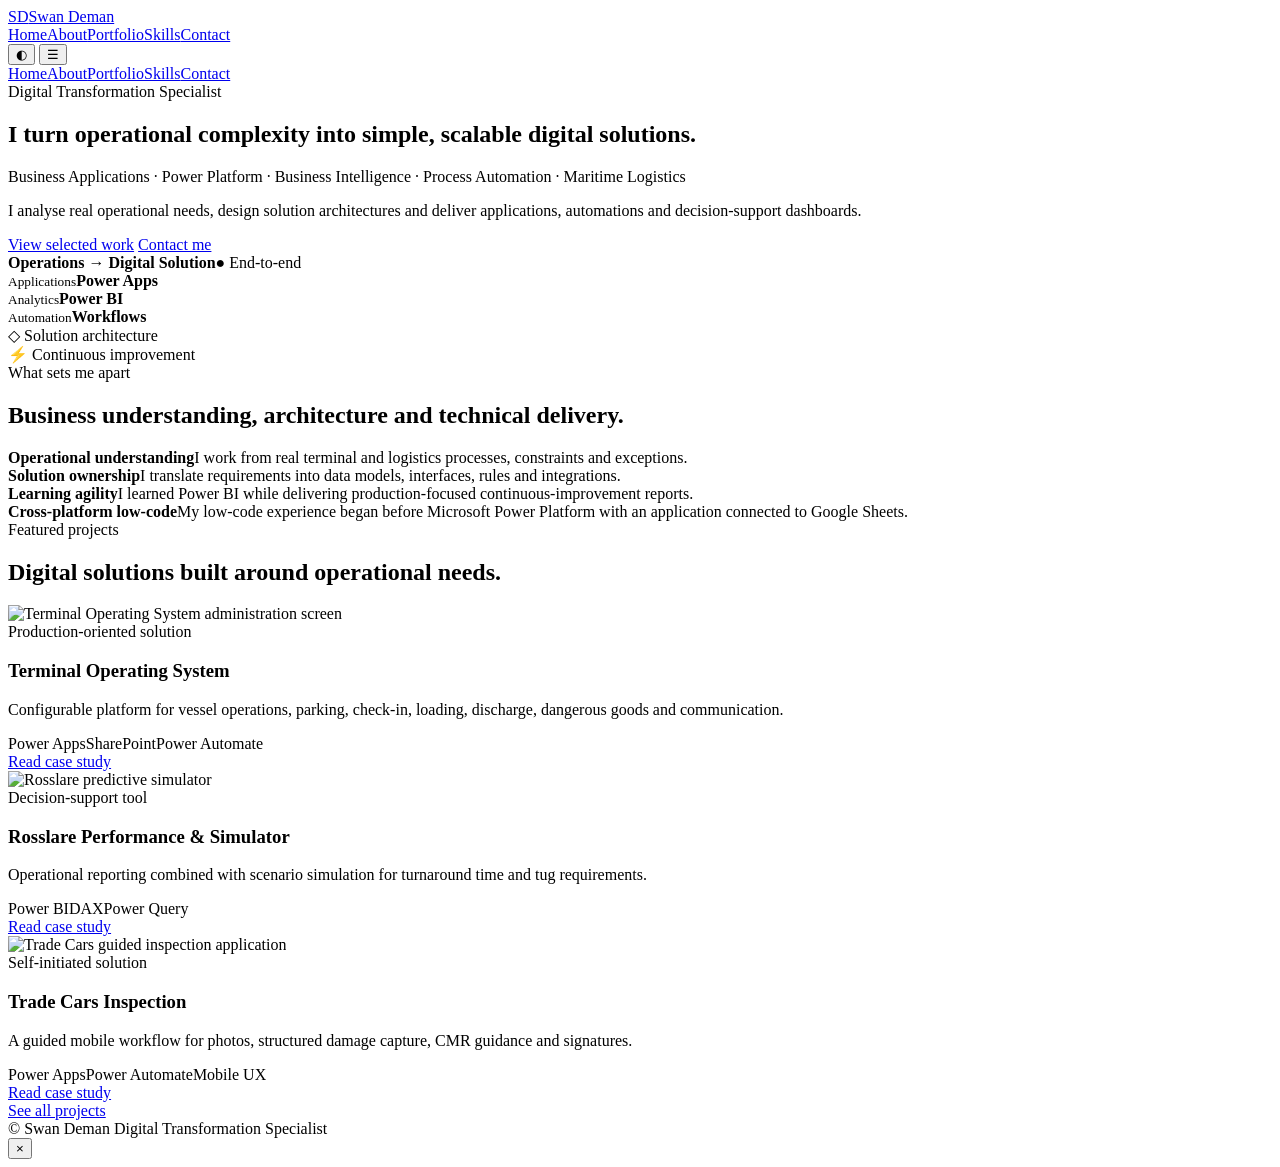
==== index.html @ 012785ae "Initial portfolio publication" ====
<!doctype html>
<html lang="en">
<head>
<meta charset="utf-8">
<meta name="viewport" content="width=device-width,initial-scale=1">
<meta name="description" content="Portfolio of Swan Deman: Power Platform, Power BI, solution architecture, process automation and maritime logistics.">
<meta name="author" content="Swan Deman">
<meta property="og:title" content="Swan Deman - Digital Transformation Specialist">
<meta property="og:description" content="Portfolio of Swan Deman: Power Platform, Power BI, solution architecture, process automation and maritime logistics.">
<meta property="og:type" content="website">
<title>Swan Deman - Digital Transformation Specialist</title>
<link rel="stylesheet" href="assets/css/style.css">
</head>
<body>
<header class="site-header">
<div class="container header-inner">
<a class="brand" href="index.html"><span class="brand-mark">SD</span><span>Swan Deman</span></a>
<nav class="nav"><a class="active" href="index.html">Home</a><a class="" href="about.html">About</a><a class="" href="portfolio.html">Portfolio</a><a class="" href="skills.html">Skills</a><a class="" href="contact.html">Contact</a></nav>
<div class="header-actions">
<button id="themeBtn" class="icon-btn" type="button" aria-label="Toggle light and dark mode">◐</button>
<button id="menuBtn" class="icon-btn mobile-toggle" type="button" aria-label="Open navigation">☰</button>
</div></div>
<nav id="mobileNav" class="mobile-nav"><a href="index.html">Home</a><a href="about.html">About</a><a href="portfolio.html">Portfolio</a><a href="skills.html">Skills</a><a href="contact.html">Contact</a></nav>
</header>
<main>
<section class="container hero">
<div>
<div class="kicker">Digital Transformation Specialist</div>
<h1>I turn operational complexity into simple, scalable digital solutions.</h1>
<p class="lead">Business Applications · Power Platform · Business Intelligence · Process Automation · Maritime Logistics</p>
<p class="lead">I analyse real operational needs, design solution architectures and deliver applications, automations and decision-support dashboards.</p>
<div class="actions">
<a class="btn primary" href="portfolio.html">View selected work</a>

<a class="btn" href="contact.html">Contact me</a>
</div>
</div>
<div class="hero-card">
<div class="hero-grid"></div>
<div class="dashboard-card">
<div class="dashboard-title"><strong>Operations → Digital Solution</strong><span class="live">● End-to-end</span></div>
<div class="metrics">
<div class="metric"><small>Applications</small><strong>Power Apps</strong></div>
<div class="metric"><small>Analytics</small><strong>Power BI</strong></div>
<div class="metric"><small>Automation</small><strong>Workflows</strong></div>
</div>
<div class="bars"><i style="height:34%"></i><i style="height:49%"></i><i style="height:44%"></i><i style="height:68%"></i><i style="height:61%"></i><i style="height:83%"></i><i style="height:94%"></i></div>
</div>
<div class="float-card float-left">◇ Solution architecture</div>
<div class="float-card float-right">⚡ Continuous improvement</div>
</div>
</section>

<section class="section alt"><div class="container">
<div class="section-head"><div class="kicker">What sets me apart</div><h2>Business understanding, architecture and technical delivery.</h2></div>
<div class="grid-4">
<article class="card proof-card"><strong>Operational understanding</strong><span>I work from real terminal and logistics processes, constraints and exceptions.</span></article>
<article class="card proof-card"><strong>Solution ownership</strong><span>I translate requirements into data models, interfaces, rules and integrations.</span></article>
<article class="card proof-card"><strong>Learning agility</strong><span>I learned Power BI while delivering production-focused continuous-improvement reports.</span></article>
<article class="card proof-card"><strong>Cross-platform low-code</strong><span>My low-code experience began before Microsoft Power Platform with an application connected to Google Sheets.</span></article>
</div>
</div></section>

<section class="section"><div class="container">
<div class="section-head"><div class="kicker">Featured projects</div><h2>Digital solutions built around operational needs.</h2></div>
<div class="grid-3">
<article class="project-card card">
<div class="project-cover"><img src="assets/images/tos/admin.png" alt="Terminal Operating System administration screen"></div>
<div class="project-body"><span class="badge production">Production-oriented solution</span><h3>Terminal Operating System</h3><p>Configurable platform for vessel operations, parking, check-in, loading, discharge, dangerous goods and communication.</p><div class="tags"><span class="tag">Power Apps</span><span class="tag">SharePoint</span><span class="tag">Power Automate</span></div><a class="btn primary" href="projects/tos.html">Read case study</a></div>
</article>
<article class="project-card card">
<div class="project-cover"><img src="assets/images/rosslare/simulator.png" alt="Rosslare predictive simulator"></div>
<div class="project-body"><span class="badge production">Decision-support tool</span><h3>Rosslare Performance & Simulator</h3><p>Operational reporting combined with scenario simulation for turnaround time and tug requirements.</p><div class="tags"><span class="tag">Power BI</span><span class="tag">DAX</span><span class="tag">Power Query</span></div><a class="btn primary" href="projects/rosslare.html">Read case study</a></div>
</article>
<article class="project-card card">
<div class="project-cover"><img src="assets/images/tradecars/inspection-workflow.png" alt="Trade Cars guided inspection application"></div>
<div class="project-body"><span class="badge origin">Self-initiated solution</span><h3>Trade Cars Inspection</h3><p>A guided mobile workflow for photos, structured damage capture, CMR guidance and signatures.</p><div class="tags"><span class="tag">Power Apps</span><span class="tag">Power Automate</span><span class="tag">Mobile UX</span></div><a class="btn primary" href="projects/tradecars-inspection.html">Read case study</a></div>
</article>
</div>
<div class="actions"><a class="btn" href="portfolio.html">See all projects</a></div>
</div></section>
</main>
<footer class="footer"><div class="container footer-inner">
<span>© <span data-year></span> Swan Deman</span>
<span>Digital Transformation Specialist</span>
</div></footer>
<div id="lightbox" class="lightbox"><button type="button" aria-label="Close image">×</button><img alt=""></div>
<script src="assets/js/main.js"></script>
</body>
</html>
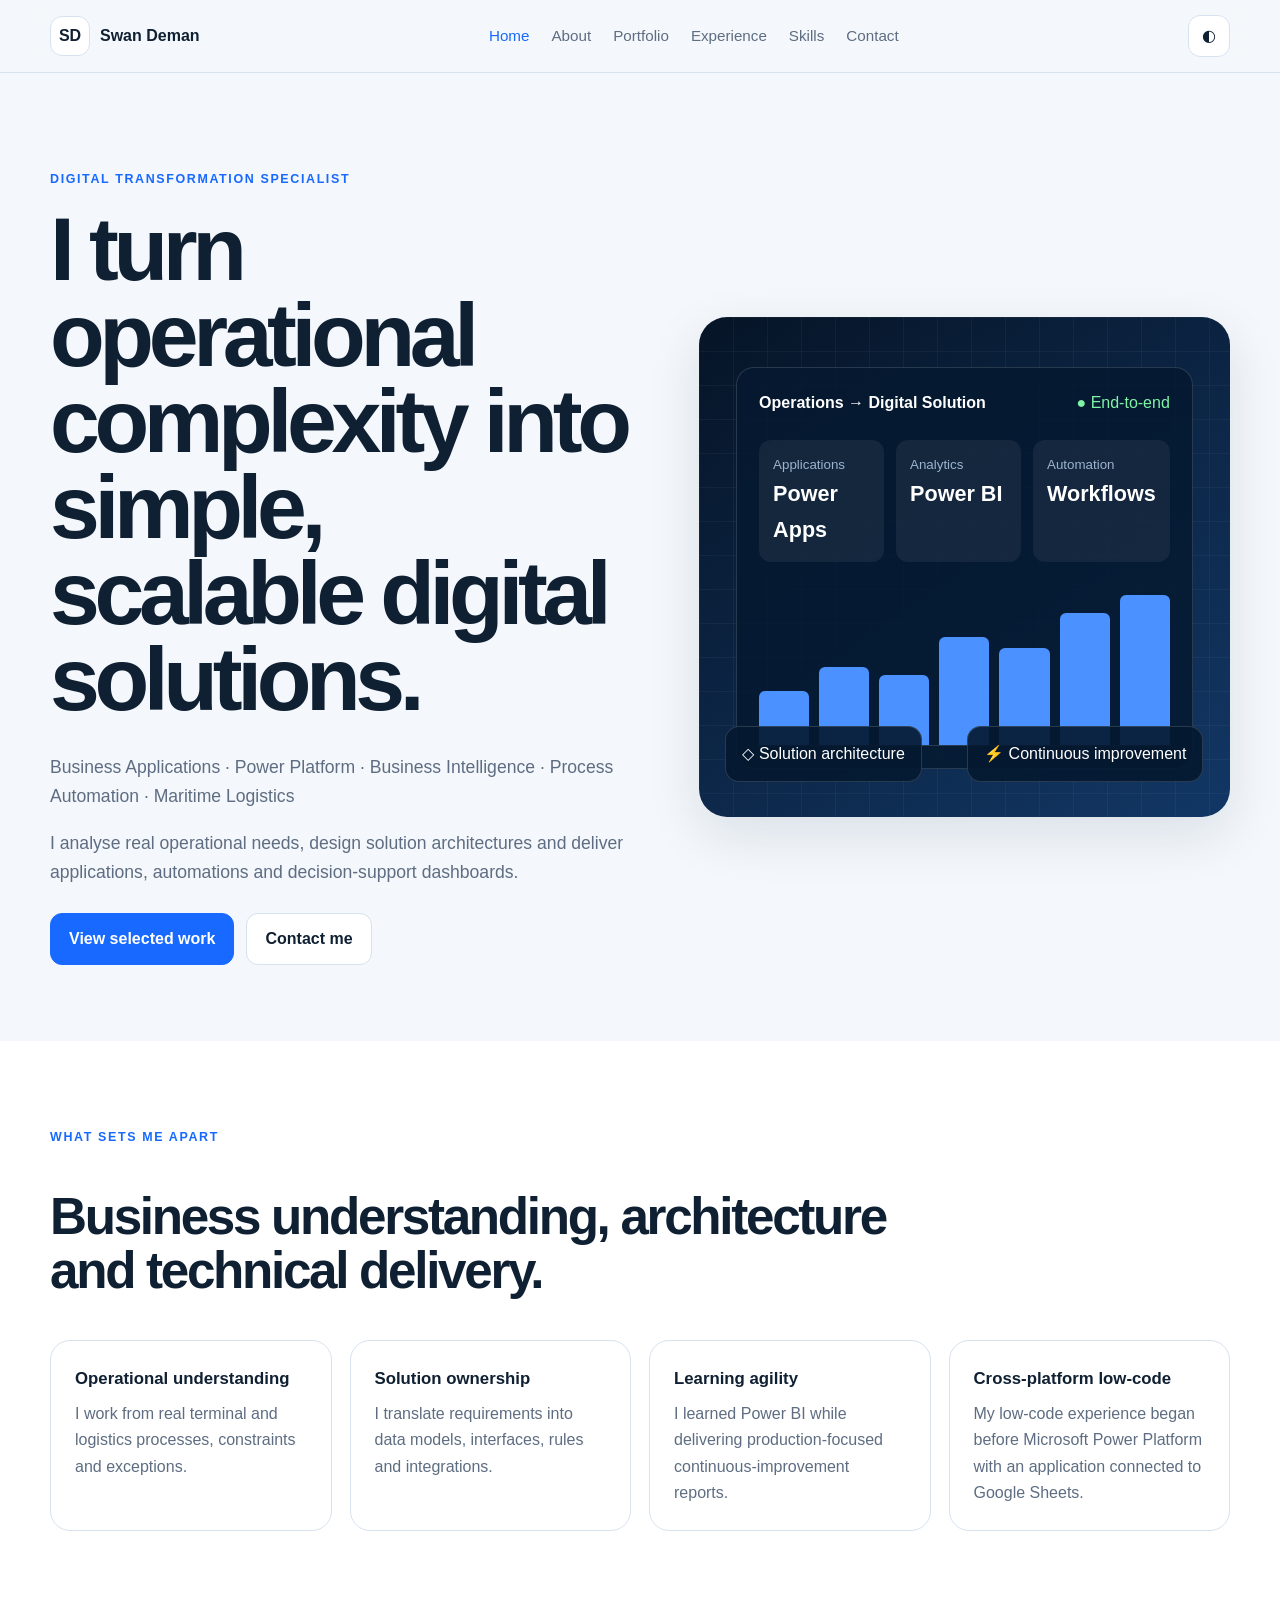
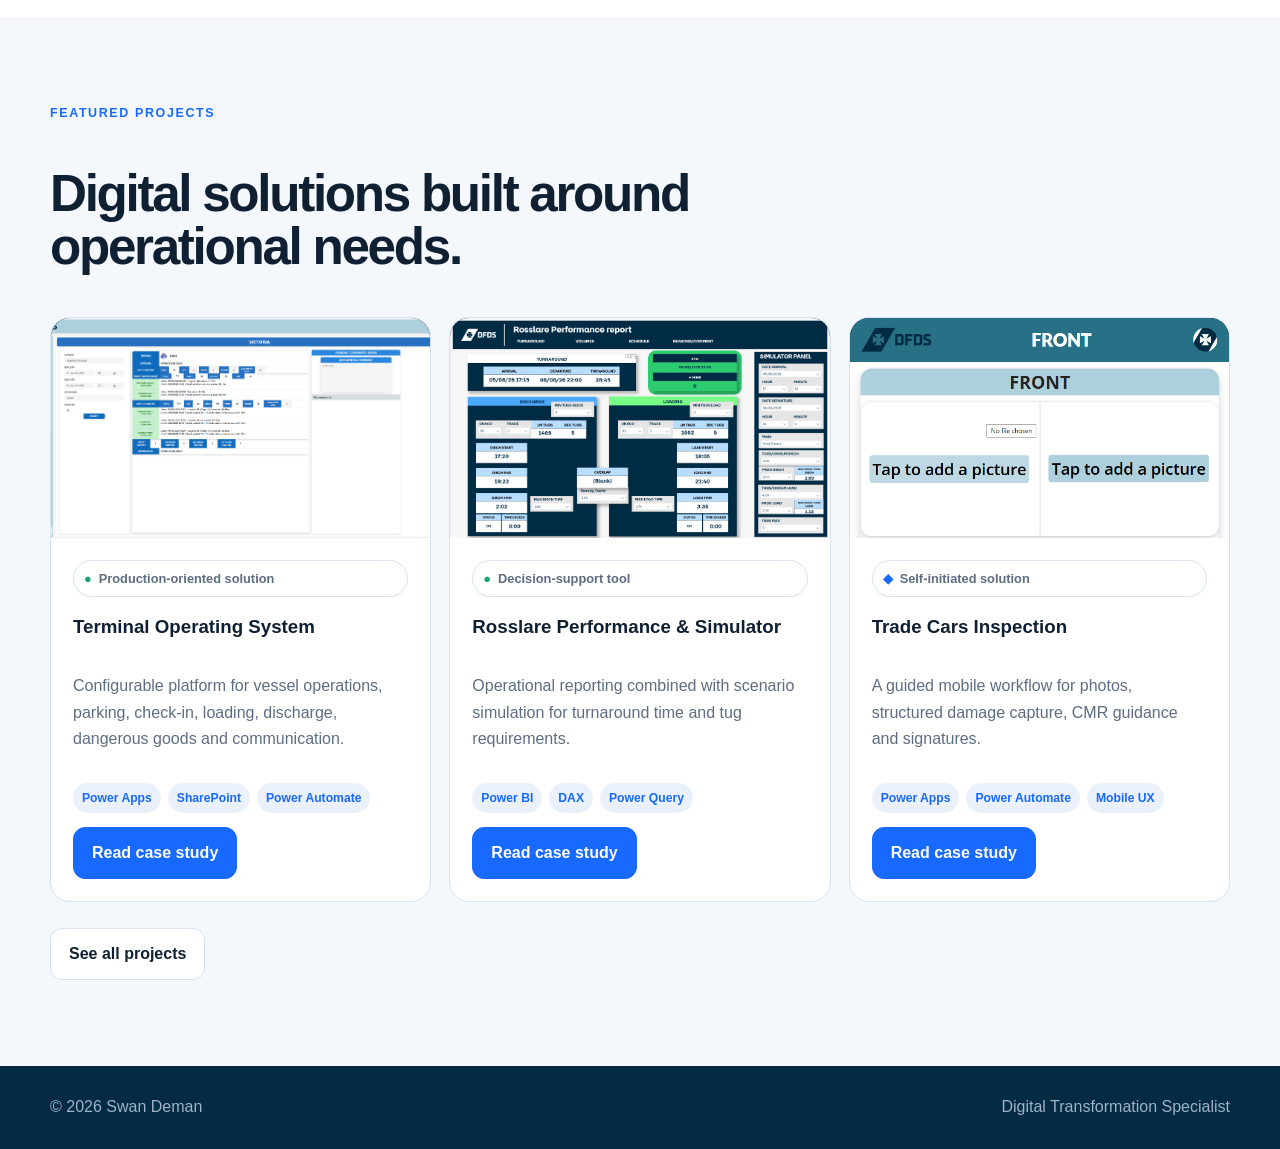
==== commit c2121a0d: "Add files via upload" ====
--- a/index.html
+++ b/index.html
@@ -15,12 +15,12 @@
 <header class="site-header">
 <div class="container header-inner">
 <a class="brand" href="index.html"><span class="brand-mark">SD</span><span>Swan Deman</span></a>
-<nav class="nav"><a class="active" href="index.html">Home</a><a class="" href="about.html">About</a><a class="" href="portfolio.html">Portfolio</a><a class="" href="skills.html">Skills</a><a class="" href="contact.html">Contact</a></nav>
+<nav class="nav"><a class="active" href="index.html">Home</a><a class="" href="about.html">About</a><a class="" href="portfolio.html">Portfolio</a><a class="" href="experience.html">Experience</a><a class="" href="skills.html">Skills</a><a class="" href="contact.html">Contact</a></nav>
 <div class="header-actions">
 <button id="themeBtn" class="icon-btn" type="button" aria-label="Toggle light and dark mode">◐</button>
 <button id="menuBtn" class="icon-btn mobile-toggle" type="button" aria-label="Open navigation">☰</button>
 </div></div>
-<nav id="mobileNav" class="mobile-nav"><a href="index.html">Home</a><a href="about.html">About</a><a href="portfolio.html">Portfolio</a><a href="skills.html">Skills</a><a href="contact.html">Contact</a></nav>
+<nav id="mobileNav" class="mobile-nav"><a href="index.html">Home</a><a href="about.html">About</a><a href="portfolio.html">Portfolio</a><a href="experience.html">Experience</a><a href="skills.html">Skills</a><a href="contact.html">Contact</a></nav>
 </header>
 <main>
 <section class="container hero">
--- a/assets/css/style.css
+++ b/assets/css/style.css
@@ -0,0 +1,269 @@
+
+:root{
+  --bg:#f4f7fb;
+  --surface:#ffffff;
+  --surface-2:#eaf1fb;
+  --surface-3:#dce9fa;
+  --text:#102033;
+  --muted:#5e6d82;
+  --line:#d7e2ef;
+  --blue:#1769ff;
+  --blue-dark:#0d4eb8;
+  --navy:#032b43;
+  --navy-deep:#02192a;
+  --green:#16a46b;
+  --amber:#f0a400;
+  --shadow:0 18px 54px rgba(12,42,75,.11);
+}
+html[data-theme="dark"]{
+  --bg:#07111e;
+  --surface:#0c1a2b;
+  --surface-2:#112744;
+  --surface-3:#173253;
+  --text:#f5f9ff;
+  --muted:#a5b5c8;
+  --line:#203853;
+  --blue:#6da3ff;
+  --blue-dark:#94bbff;
+  --navy:#020814;
+  --navy-deep:#01050a;
+  --green:#44d69b;
+  --amber:#ffc64d;
+  --shadow:0 18px 54px rgba(0,0,0,.35);
+}
+*{box-sizing:border-box}
+html{scroll-behavior:smooth}
+body{
+  margin:0;
+  font-family:Inter,Segoe UI,Arial,sans-serif;
+  background:var(--bg);
+  color:var(--text);
+  line-height:1.65;
+}
+img{display:block;max-width:100%}
+a{color:inherit;text-decoration:none}
+button{font:inherit}
+.container{width:min(1180px,calc(100% - 36px));margin:auto}
+.site-header{
+  position:sticky;top:0;z-index:50;
+  background:color-mix(in srgb,var(--bg) 88%,transparent);
+  backdrop-filter:blur(16px);
+  border-bottom:1px solid var(--line)
+}
+.header-inner{height:72px;display:flex;align-items:center;justify-content:space-between}
+.brand{font-weight:800;display:flex;gap:10px;align-items:center}
+.brand-mark{
+  display:grid;place-items:center;width:40px;height:40px;
+  border:1px solid var(--line);border-radius:12px;background:var(--surface)
+}
+.nav{display:flex;gap:22px;color:var(--muted);font-size:.95rem}
+.nav a:hover,.nav a.active{color:var(--blue)}
+.header-actions{display:flex;gap:8px}
+.icon-btn{
+  width:42px;height:42px;border:1px solid var(--line);
+  background:var(--surface);color:var(--text);border-radius:12px;cursor:pointer
+}
+.mobile-toggle{display:none}
+.mobile-nav{display:none;padding:12px 18px;border-top:1px solid var(--line);background:var(--surface)}
+.mobile-nav a{display:block;padding:10px 0}
+.hero{
+  padding:96px 0 76px;
+  display:grid;grid-template-columns:1.05fr .95fr;gap:62px;align-items:center
+}
+.kicker{
+  color:var(--blue);text-transform:uppercase;letter-spacing:.13em;
+  font-weight:800;font-size:.78rem
+}
+h1{
+  font-size:clamp(3rem,7vw,6rem);line-height:.96;
+  letter-spacing:-.06em;margin:.18em 0 .35em
+}
+h2{
+  font-size:clamp(2rem,4vw,3.5rem);line-height:1.05;
+  letter-spacing:-.045em
+}
+h3{line-height:1.25}
+.lead{font-size:1.1rem;color:var(--muted);max-width:760px}
+.actions{display:flex;gap:12px;flex-wrap:wrap;margin-top:26px}
+.btn{
+  display:inline-flex;align-items:center;justify-content:center;
+  padding:12px 18px;border-radius:12px;border:1px solid var(--line);
+  background:var(--surface);font-weight:750
+}
+.btn:hover{transform:translateY(-1px)}
+.btn.primary{background:var(--blue);color:#fff;border-color:var(--blue)}
+.btn.dark{background:var(--navy);color:#fff;border-color:var(--navy)}
+.hero-card{
+  background:linear-gradient(145deg,#061426,#123765);
+  min-height:500px;border-radius:28px;position:relative;overflow:hidden;
+  box-shadow:var(--shadow)
+}
+.hero-grid{
+  position:absolute;inset:0;
+  background-image:linear-gradient(rgba(255,255,255,.04) 1px,transparent 1px),
+  linear-gradient(90deg,rgba(255,255,255,.04) 1px,transparent 1px);
+  background-size:34px 34px
+}
+.dashboard-card{
+  position:absolute;left:7%;right:7%;top:10%;padding:22px;border-radius:18px;
+  border:1px solid rgba(255,255,255,.14);background:rgba(5,25,48,.86);color:white
+}
+.dashboard-title{display:flex;justify-content:space-between}
+.live{color:#80f4a6}
+.metrics{display:grid;grid-template-columns:repeat(3,1fr);gap:12px;margin:24px 0}
+.metric{padding:14px;border-radius:12px;background:rgba(255,255,255,.06)}
+.metric small{display:block;color:#9db4cf}.metric strong{font-size:1.35rem}
+.bars{height:160px;display:flex;align-items:end;gap:10px;border-bottom:1px solid rgba(255,255,255,.14)}
+.bars i{flex:1;background:#4b91ff;border-radius:6px 6px 0 0}
+.float-card{
+  position:absolute;bottom:7%;padding:14px 16px;border-radius:14px;
+  background:rgba(5,25,48,.90);border:1px solid rgba(255,255,255,.14);color:white
+}
+.float-left{left:5%}.float-right{right:5%}
+.section{padding:86px 0}.section.alt{background:var(--surface)}
+.section-head{max-width:840px;margin-bottom:34px}
+.section-head p,.card p{color:var(--muted)}
+.grid-4{display:grid;grid-template-columns:repeat(4,1fr);gap:18px}
+.grid-3{display:grid;grid-template-columns:repeat(3,1fr);gap:18px}
+.grid-2{display:grid;grid-template-columns:repeat(2,1fr);gap:22px}
+.card{
+  background:var(--surface);border:1px solid var(--line);
+  border-radius:20px;padding:24px
+}
+.card.emphasis{border-color:color-mix(in srgb,var(--blue) 35%,var(--line))}
+.proof-card strong{display:block;font-size:1.05rem;margin-bottom:8px}
+.proof-card span{color:var(--muted)}
+.project-card{overflow:hidden;padding:0;display:flex;flex-direction:column}
+.project-cover{height:220px;background:#071a31;overflow:hidden}
+.project-cover img{width:100%;height:100%;object-fit:cover;object-position:top}
+.project-body{padding:22px;display:flex;flex-direction:column;flex:1}
+.project-body .btn{align-self:flex-start;margin-top:auto}
+.tags{display:flex;flex-wrap:wrap;gap:7px;margin:14px 0}
+.tag{
+  background:var(--surface-2);color:var(--blue);padding:5px 9px;
+  border-radius:999px;font-size:.76rem;font-weight:700
+}
+.badge{
+  display:inline-flex;align-items:center;gap:7px;padding:7px 10px;
+  border:1px solid var(--line);border-radius:999px;background:var(--surface);
+  color:var(--muted);font-size:.8rem;font-weight:700
+}
+.badge.production::before{content:"●";color:var(--green)}
+.badge.origin::before{content:"◆";color:var(--blue)}
+.story{display:grid;grid-template-columns:.8fr 1.2fr;gap:72px}
+.quote{
+  border-left:4px solid var(--blue);background:var(--surface-2);
+  padding:22px;border-radius:0 16px 16px 0;color:var(--blue);font-weight:700
+}
+.timeline{display:grid;grid-template-columns:repeat(5,1fr);gap:12px}
+.timeline .card span{
+  display:grid;place-items:center;width:36px;height:36px;border-radius:50%;
+  background:var(--surface-2);color:var(--blue);font-weight:800
+}
+.skill-grid{display:grid;grid-template-columns:repeat(3,1fr);gap:18px}
+.process{display:grid;grid-template-columns:repeat(6,1fr);gap:10px;align-items:stretch}
+.process-step{
+  padding:18px;border:1px solid var(--line);border-radius:16px;background:var(--surface)
+}
+.process-step span{color:var(--blue);font-weight:800}
+.process-step strong,.process-step small{display:block}
+.process-step small{color:var(--muted);margin-top:6px}
+.case-hero{padding:70px 0 40px}
+.case-title{max-width:960px}.case-title h1{font-size:clamp(2.7rem,6vw,5rem)}
+.case-banner{
+  border-radius:24px;overflow:hidden;border:1px solid var(--line);
+  box-shadow:var(--shadow);background:var(--surface)
+}
+.case-banner img{width:100%;height:auto}
+.case-layout{display:grid;grid-template-columns:1fr 1fr;gap:22px}
+.role-list li,.feature-list li{margin:9px 0;color:var(--muted)}
+.feature-list{columns:2;column-gap:32px}
+.arch{
+  display:grid;grid-template-columns:repeat(9,1fr);
+  gap:12px;align-items:center
+}
+.arch-node{
+  padding:18px;text-align:center;border:1px solid var(--line);
+  border-radius:16px;background:var(--surface)
+}
+.arch-arrow{text-align:center;color:var(--blue);font-size:1.5rem}
+.before-after{display:grid;grid-template-columns:1fr auto 1fr;gap:20px;align-items:center}
+.before-after .arrow{font-size:2rem;color:var(--blue)}
+.before-after li{color:var(--muted);margin:8px 0}
+.gallery{display:grid;grid-template-columns:repeat(2,1fr);gap:18px}
+.gallery figure{
+  margin:0;background:var(--surface);border:1px solid var(--line);
+  border-radius:18px;overflow:hidden
+}
+.gallery button{all:unset;cursor:zoom-in;display:block;width:100%}
+.gallery img{width:100%;height:auto}
+.gallery figcaption{padding:12px 14px;color:var(--muted);font-size:.88rem}
+.pdf-preview{display:grid;grid-template-columns:repeat(2,1fr);gap:18px}
+.pdf-preview figure{
+  margin:0;background:var(--surface);border:1px solid var(--line);
+  border-radius:18px;overflow:hidden
+}
+.pdf-preview img{width:100%;height:330px;object-fit:cover;object-position:top}
+.pdf-preview figcaption{padding:12px 14px;color:var(--muted)}
+.lightbox{
+  position:fixed;inset:0;z-index:100;display:none;align-items:center;
+  justify-content:center;background:rgba(0,0,0,.88);padding:24px
+}
+.lightbox.open{display:flex}
+.lightbox img{max-width:95vw;max-height:90vh}
+.lightbox button{
+  position:absolute;right:22px;top:18px;border:0;background:transparent;
+  color:white;font-size:2rem;cursor:pointer
+}
+.contact-grid{display:grid;grid-template-columns:1fr 1fr;gap:60px}
+.contact-panel{background:var(--navy);color:#fff;min-height:calc(100vh - 72px)}
+.contact-panel>.container>div:first-child .lead{color:#d8e5f1}
+.contact-panel .card{
+  background:var(--surface);
+  color:var(--text);
+  border-color:var(--line)
+}
+.contact-panel .card h3{color:var(--text)}
+.contact-panel .card p{color:var(--muted)}
+.contact-panel .card a{color:var(--blue)}
+.contact-panel .card .note{color:var(--muted)}
+.footer{padding:28px 0;background:var(--navy);color:#9fb3c8}
+.footer-inner{display:flex;justify-content:space-between}
+.note{font-size:.86rem;color:var(--muted)}
+.confidentiality{
+  padding:16px 18px;border-radius:14px;
+  background:color-mix(in srgb,var(--amber) 11%,var(--surface));
+  border:1px solid color-mix(in srgb,var(--amber) 35%,var(--line));
+  color:var(--muted)
+}
+@media(max-width:1050px){
+  .nav{gap:14px;font-size:.89rem}
+  .grid-4{grid-template-columns:repeat(2,1fr)}
+  .process{grid-template-columns:repeat(3,1fr)}
+}
+@media(max-width:900px){
+  .nav{display:none}.mobile-toggle{display:block}
+  .hero,.story,.contact-grid,.case-layout{grid-template-columns:1fr}
+  .grid-3,.skill-grid{grid-template-columns:1fr 1fr}
+  .timeline{grid-template-columns:1fr 1fr}
+  .arch{grid-template-columns:1fr}.arch-arrow{transform:rotate(90deg)}
+  .before-after{grid-template-columns:1fr}.before-after .arrow{transform:rotate(90deg);text-align:center}
+}
+@media(max-width:620px){
+  .section{padding:62px 0}.hero{padding-top:55px}
+  .grid-4,.grid-3,.grid-2,.skill-grid,.timeline,.gallery,.pdf-preview,.process{grid-template-columns:1fr}
+  .metrics{grid-template-columns:1fr 1fr}.metric:last-child{display:none}
+  .feature-list{columns:1}.footer-inner{flex-direction:column;gap:8px}
+  .pdf-preview img{height:auto}
+}
+
+.resume-layout{display:grid;grid-template-columns:300px 1fr;gap:34px}
+.resume-sidebar{display:grid;gap:18px;align-content:start}
+.experience-list{display:grid;gap:22px}
+.experience-card{background:var(--surface);border:1px solid var(--line);border-radius:20px;padding:26px}
+.experience-card .period{color:var(--blue);font-weight:800;font-size:.88rem}
+.experience-card .company{color:var(--muted);margin-top:-4px}
+.experience-card ul{margin:16px 0 0;padding-left:20px}
+.experience-card li{margin:8px 0;color:var(--muted)}
+.resume-skill-list{display:flex;flex-wrap:wrap;gap:8px}
+@media(max-width:800px){.resume-layout{grid-template-columns:1fr}}
